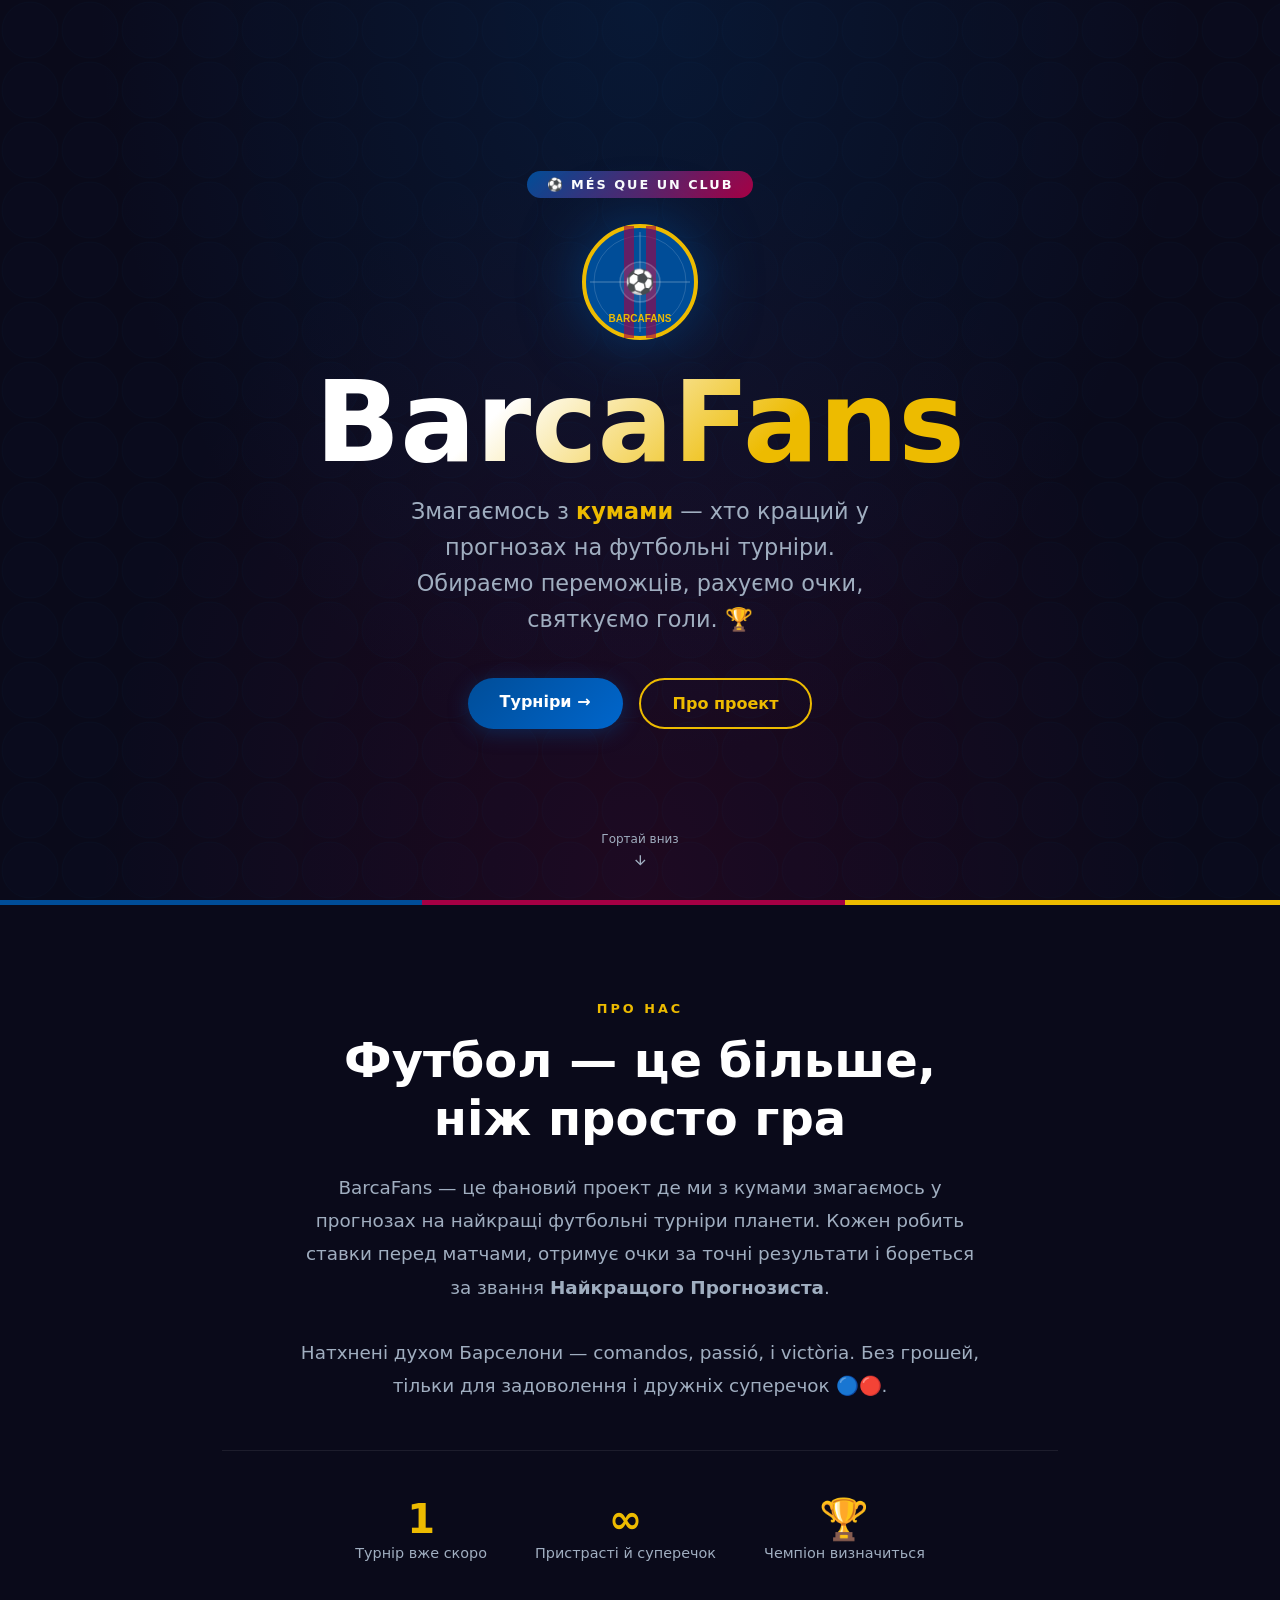
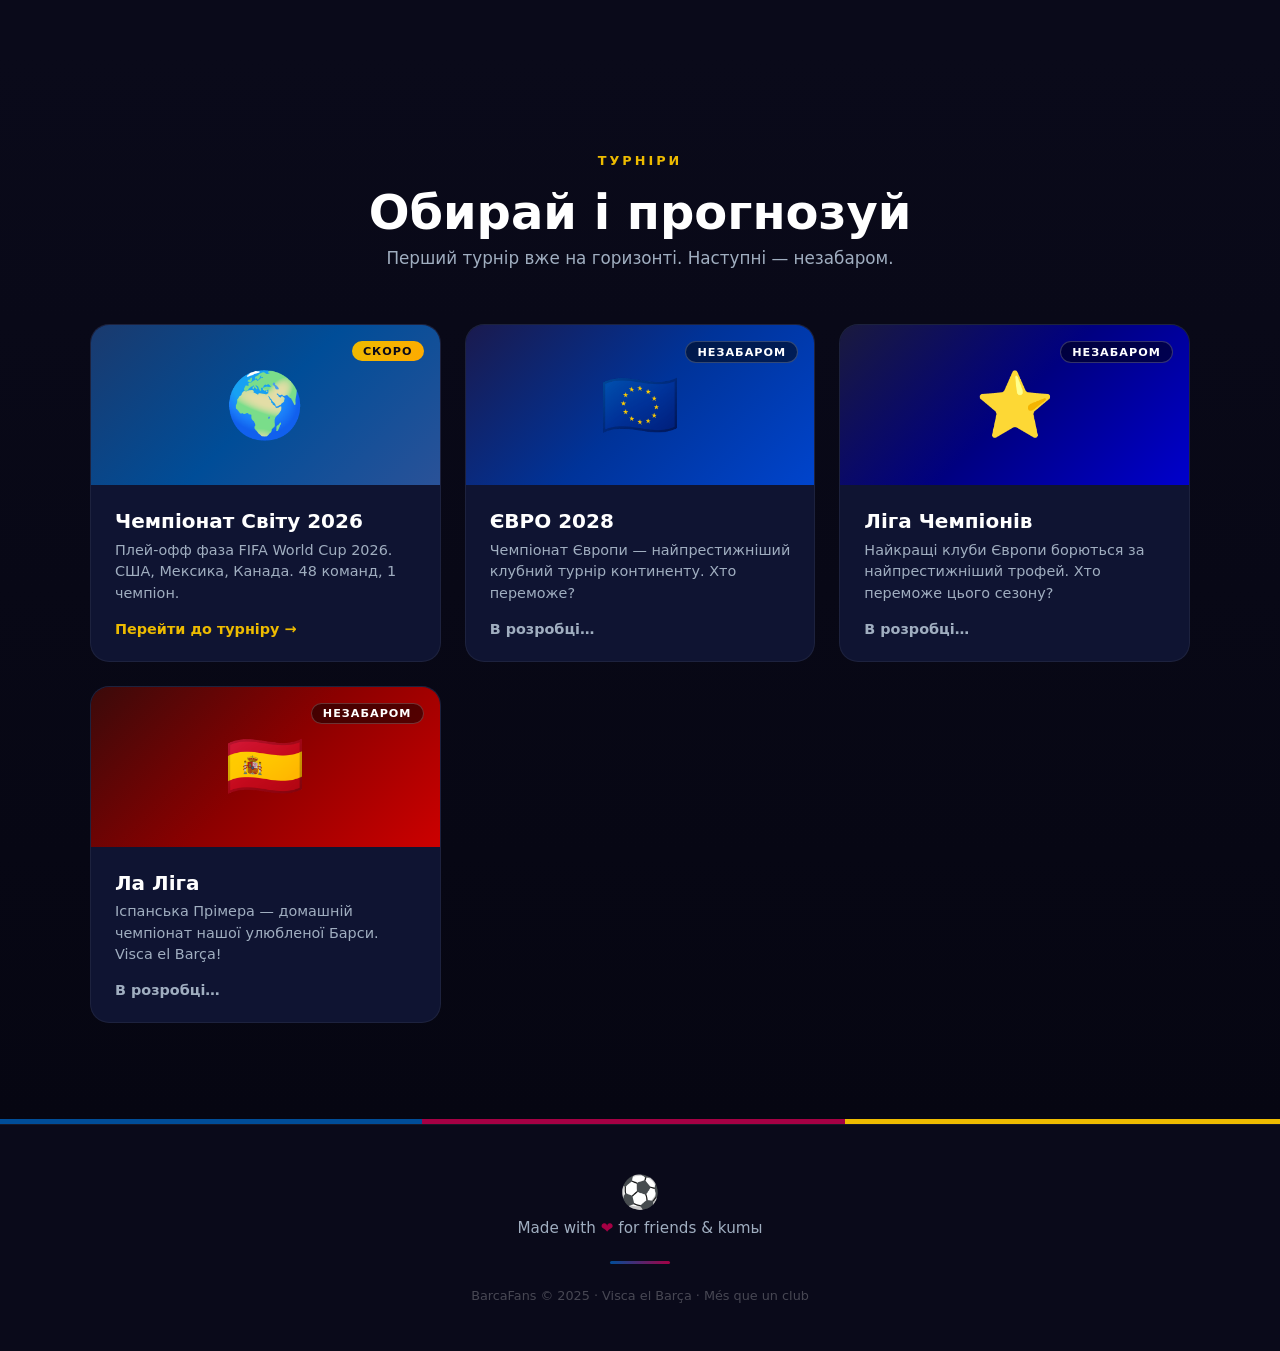
==== index.html @ b9f97a71 "Initial commit: BarcaFans landing page" ====
<!DOCTYPE html>
<html lang="uk">
<head>
  <meta charset="UTF-8" />
  <meta name="viewport" content="width=device-width, initial-scale=1.0" />
  <title>BarcaFans — Прогнози на футбол з кумами</title>
  <meta name="description" content="Фановий проект для змагань з прогнозами на футбольні турніри між друзями. Mes que un club." />
  <link rel="stylesheet" href="styles.css" />
  <link rel="icon" href="data:image/svg+xml,<svg xmlns='http://www.w3.org/2000/svg' viewBox='0 0 100 100'><text y='.9em' font-size='90'>⚽</text></svg>" />
</head>
<body>

  <!-- HERO -->
  <section class="hero">
    <div class="hero-badge">⚽ Més que un club</div>

    <svg class="hero-logo" viewBox="0 0 120 120" xmlns="http://www.w3.org/2000/svg">
      <circle cx="60" cy="60" r="56" fill="#004D98" stroke="#EDBB00" stroke-width="4"/>
      <circle cx="60" cy="60" r="46" fill="none" stroke="rgba(255,255,255,0.15)" stroke-width="1"/>
      <!-- Stripes -->
      <rect x="44" y="4" width="10" height="112" fill="#A50044" opacity="0.6"/>
      <rect x="66" y="4" width="10" height="112" fill="#A50044" opacity="0.6"/>
      <!-- Cross -->
      <line x1="60" y1="10" x2="60" y2="110" stroke="rgba(255,255,255,0.3)" stroke-width="1"/>
      <line x1="10" y1="60" x2="110" y2="60" stroke="rgba(255,255,255,0.3)" stroke-width="1"/>
      <!-- Ball pentagon pattern simplified -->
      <circle cx="60" cy="60" r="20" fill="rgba(255,255,255,0.08)" stroke="rgba(255,255,255,0.2)" stroke-width="1.5"/>
      <text x="60" y="68" text-anchor="middle" font-size="24" fill="white">⚽</text>
      <!-- BF letters -->
      <text x="60" y="100" text-anchor="middle" font-size="10" font-weight="bold" fill="#EDBB00" font-family="Arial">BARCAFANS</text>
    </svg>

    <h1>BarcaFans</h1>
    <p class="hero-subtitle">
      Змагаємось з <span>кумами</span> — хто кращий у прогнозах на футбольні турніри.<br/>
      Обираємо переможців, рахуємо очки, святкуємо голи. 🏆
    </p>

    <div class="hero-cta">
      <a href="#tournaments" class="btn-primary">Турніри →</a>
      <a href="#about" class="btn-secondary">Про проект</a>
    </div>

    <div class="scroll-indicator">
      <span>Гортай вниз</span>
      <svg width="16" height="16" viewBox="0 0 24 24" fill="none" stroke="currentColor" stroke-width="2">
        <path d="M12 5v14M5 12l7 7 7-7"/>
      </svg>
    </div>
  </section>

  <div class="stripe-bar"></div>

  <!-- ABOUT -->
  <section class="about" id="about">
    <div class="section-label">Про нас</div>
    <h2>Футбол — це більше,<br/>ніж просто гра</h2>
    <p>
      BarcaFans — це фановий проект де ми з кумами змагаємось у прогнозах на найкращі футбольні турніри планети. Кожен робить ставки перед матчами, отримує очки за точні результати і бореться за звання <strong>Найкращого Прогнозиста</strong>.
    </p>
    <p>
      Натхнені духом Барселони — comandos, passió, i victòria. Без грошей, тільки для задоволення і дружніх суперечок 🔵🔴.
    </p>

    <div class="stats">
      <div class="stat">
        <div class="stat-number">1</div>
        <div class="stat-label">Турнір вже скоро</div>
      </div>
      <div class="stat">
        <div class="stat-number">∞</div>
        <div class="stat-label">Пристрасті й суперечок</div>
      </div>
      <div class="stat">
        <div class="stat-number">🏆</div>
        <div class="stat-label">Чемпіон визначиться</div>
      </div>
    </div>
  </section>

  <!-- TOURNAMENTS -->
  <section class="tournaments" id="tournaments">
    <div class="tournaments-inner">
      <span class="section-label">Турніри</span>
      <h2>Обирай і прогнозуй</h2>
      <p class="tournaments-subtitle">Перший турнір вже на горизонті. Наступні — незабаром.</p>

      <div class="cards-grid">

        <!-- ЧС 2026 — АКТИВНИЙ -->
        <a href="#" class="tournament-card active">
          <div class="card-header wc2026">
            🌍
            <span class="card-active-badge">СКОРО</span>
          </div>
          <div class="card-body">
            <h3>Чемпіонат Світу 2026</h3>
            <p>Плей-офф фаза FIFA World Cup 2026. США, Мексика, Канада. 48 команд, 1 чемпіон.</p>
            <span class="card-link">Перейти до турніру →</span>
          </div>
        </a>

        <!-- EURO — НЕЗАБАРОМ -->
        <a href="#" class="tournament-card">
          <div class="card-header euro">
            🇪🇺
            <span class="card-soon">НЕЗАБАРОМ</span>
          </div>
          <div class="card-body">
            <h3>ЄВРО 2028</h3>
            <p>Чемпіонат Європи — найпрестижніший клубний турнір континенту. Хто переможе?</p>
            <span class="card-link disabled">В розробці…</span>
          </div>
        </a>

        <!-- UCL — НЕЗАБАРОМ -->
        <a href="#" class="tournament-card">
          <div class="card-header ucl">
            ⭐
            <span class="card-soon">НЕЗАБАРОМ</span>
          </div>
          <div class="card-body">
            <h3>Ліга Чемпіонів</h3>
            <p>Найкращі клуби Європи борються за найпрестижніший трофей. Хто переможе цього сезону?</p>
            <span class="card-link disabled">В розробці…</span>
          </div>
        </a>

        <!-- LA LIGA — НЕЗАБАРОМ -->
        <a href="#" class="tournament-card">
          <div class="card-header laliga">
            🇪🇸
            <span class="card-soon">НЕЗАБАРОМ</span>
          </div>
          <div class="card-body">
            <h3>Ла Ліга</h3>
            <p>Іспанська Прімера — домашній чемпіонат нашої улюбленої Барси. Visca el Barça!</p>
            <span class="card-link disabled">В розробці…</span>
          </div>
        </a>

      </div>
    </div>
  </section>

  <div class="stripe-bar"></div>

  <!-- FOOTER -->
  <footer>
    <div class="footer-logo">⚽</div>
    <p class="footer-text">Made with <span>❤️</span> for friends &amp; kumы</p>
    <div class="footer-divider"></div>
    <p class="footer-copy">BarcaFans © 2025 · Visca el Barça · Més que un club</p>
  </footer>

  <script src="script.js"></script>
</body>
</html>
---- styles.css ----
:root {
  --barca-blue: #004D98;
  --barca-red: #A50044;
  --barca-gold: #EDBB00;
  --dark-bg: #0a0a1a;
  --card-bg: #0f1432;
  --text-primary: #ffffff;
  --text-secondary: #a0aec0;
}

* {
  margin: 0;
  padding: 0;
  box-sizing: border-box;
}

html {
  scroll-behavior: smooth;
}

body {
  font-family: 'Segoe UI', system-ui, -apple-system, sans-serif;
  background: var(--dark-bg);
  color: var(--text-primary);
  overflow-x: hidden;
}

/* ── HERO ── */
.hero {
  min-height: 100vh;
  display: flex;
  flex-direction: column;
  align-items: center;
  justify-content: center;
  text-align: center;
  position: relative;
  background:
    radial-gradient(ellipse at top, #004D9833 0%, transparent 60%),
    radial-gradient(ellipse at bottom, #A5004422 0%, transparent 60%),
    var(--dark-bg);
  padding: 2rem;
  overflow: hidden;
}

.hero::before {
  content: '';
  position: absolute;
  inset: 0;
  background: url("data:image/svg+xml,%3Csvg width='60' height='60' viewBox='0 0 60 60' xmlns='http://www.w3.org/2000/svg'%3E%3Cg fill='none' fill-rule='evenodd'%3E%3Cg fill='%23004D98' fill-opacity='0.05'%3E%3Ccircle cx='30' cy='30' r='28' stroke='%23004D98' stroke-opacity='0.1' stroke-width='1'/%3E%3C/g%3E%3C/g%3E%3C/svg%3E");
  opacity: 0.4;
}

.hero-badge {
  background: linear-gradient(135deg, var(--barca-blue), var(--barca-red));
  padding: 0.4rem 1.2rem;
  border-radius: 2rem;
  font-size: 0.8rem;
  font-weight: 600;
  letter-spacing: 2px;
  text-transform: uppercase;
  margin-bottom: 1.5rem;
  position: relative;
}

.hero-logo {
  width: 120px;
  height: 120px;
  margin-bottom: 1.5rem;
  filter: drop-shadow(0 0 30px rgba(0, 77, 152, 0.6));
  animation: float 3s ease-in-out infinite;
  position: relative;
}

@keyframes float {
  0%, 100% { transform: translateY(0); }
  50% { transform: translateY(-12px); }
}

.hero h1 {
  font-size: clamp(3rem, 10vw, 7rem);
  font-weight: 900;
  line-height: 1;
  margin-bottom: 1rem;
  background: linear-gradient(135deg, #ffffff 30%, var(--barca-gold) 70%);
  -webkit-background-clip: text;
  -webkit-text-fill-color: transparent;
  background-clip: text;
  position: relative;
}

.hero-subtitle {
  font-size: clamp(1rem, 3vw, 1.4rem);
  color: var(--text-secondary);
  max-width: 560px;
  line-height: 1.6;
  margin-bottom: 2.5rem;
  position: relative;
}

.hero-subtitle span {
  color: var(--barca-gold);
  font-weight: 600;
}

.hero-cta {
  display: flex;
  gap: 1rem;
  flex-wrap: wrap;
  justify-content: center;
  position: relative;
}

.btn-primary {
  background: linear-gradient(135deg, var(--barca-blue), #0066cc);
  color: #fff;
  padding: 0.9rem 2rem;
  border-radius: 3rem;
  text-decoration: none;
  font-weight: 700;
  font-size: 1rem;
  transition: transform 0.2s, box-shadow 0.2s;
  box-shadow: 0 4px 20px rgba(0, 77, 152, 0.4);
}

.btn-primary:hover {
  transform: translateY(-2px);
  box-shadow: 0 8px 30px rgba(0, 77, 152, 0.6);
}

.btn-secondary {
  border: 2px solid var(--barca-gold);
  color: var(--barca-gold);
  padding: 0.9rem 2rem;
  border-radius: 3rem;
  text-decoration: none;
  font-weight: 700;
  font-size: 1rem;
  transition: background 0.2s, transform 0.2s;
}

.btn-secondary:hover {
  background: var(--barca-gold);
  color: var(--dark-bg);
  transform: translateY(-2px);
}

.scroll-indicator {
  position: absolute;
  bottom: 2rem;
  left: 50%;
  transform: translateX(-50%);
  display: flex;
  flex-direction: column;
  align-items: center;
  gap: 0.4rem;
  color: var(--text-secondary);
  font-size: 0.75rem;
  animation: bounce 2s infinite;
}

@keyframes bounce {
  0%, 100% { transform: translateX(-50%) translateY(0); }
  50% { transform: translateX(-50%) translateY(6px); }
}

/* ── ABOUT ── */
.about {
  padding: 6rem 2rem;
  max-width: 900px;
  margin: 0 auto;
  text-align: center;
}

.section-label {
  color: var(--barca-gold);
  font-size: 0.8rem;
  font-weight: 700;
  letter-spacing: 3px;
  text-transform: uppercase;
  margin-bottom: 1rem;
}

.about h2 {
  font-size: clamp(1.8rem, 5vw, 3rem);
  font-weight: 800;
  margin-bottom: 1.5rem;
  line-height: 1.2;
}

.about p {
  color: var(--text-secondary);
  font-size: 1.15rem;
  line-height: 1.8;
  max-width: 680px;
  margin: 0 auto 2rem;
}

.stats {
  display: flex;
  justify-content: center;
  gap: 3rem;
  flex-wrap: wrap;
  margin-top: 3rem;
  padding-top: 3rem;
  border-top: 1px solid rgba(255,255,255,0.08);
}

.stat {
  text-align: center;
}

.stat-number {
  font-size: 2.5rem;
  font-weight: 900;
  color: var(--barca-gold);
  line-height: 1;
}

.stat-label {
  color: var(--text-secondary);
  font-size: 0.9rem;
  margin-top: 0.4rem;
}

/* ── TOURNAMENTS ── */
.tournaments {
  padding: 6rem 2rem;
  background: linear-gradient(180deg, var(--dark-bg) 0%, #060612 100%);
}

.tournaments-inner {
  max-width: 1100px;
  margin: 0 auto;
}

.tournaments h2 {
  text-align: center;
  font-size: clamp(1.8rem, 5vw, 3rem);
  font-weight: 800;
  margin-bottom: 0.5rem;
}

.tournaments .section-label {
  display: block;
  text-align: center;
  margin-bottom: 1rem;
}

.tournaments-subtitle {
  text-align: center;
  color: var(--text-secondary);
  margin-bottom: 3.5rem;
  font-size: 1.05rem;
}

.cards-grid {
  display: grid;
  grid-template-columns: repeat(auto-fill, minmax(300px, 1fr));
  gap: 1.5rem;
}

.tournament-card {
  background: var(--card-bg);
  border: 1px solid rgba(255,255,255,0.06);
  border-radius: 1.2rem;
  overflow: hidden;
  transition: transform 0.3s, box-shadow 0.3s;
  text-decoration: none;
  color: var(--text-primary);
  display: block;
  position: relative;
}

.tournament-card:hover {
  transform: translateY(-6px);
  box-shadow: 0 20px 50px rgba(0, 0, 0, 0.5);
}

.tournament-card.active:hover {
  box-shadow: 0 20px 50px rgba(0, 77, 152, 0.4);
}

.card-header {
  height: 160px;
  display: flex;
  align-items: center;
  justify-content: center;
  font-size: 4rem;
  position: relative;
}

.card-header.wc2026 {
  background: linear-gradient(135deg, #1a3a6e, #004D98, #2a5298);
}

.card-header.euro {
  background: linear-gradient(135deg, #1a1a4e, #003399, #0044cc);
}

.card-header.ucl {
  background: linear-gradient(135deg, #1a1a3e, #000080, #0000cc);
}

.card-header.laliga {
  background: linear-gradient(135deg, #3a0a0a, #8b0000, #cc0000);
}

.card-soon {
  position: absolute;
  top: 1rem;
  right: 1rem;
  background: rgba(0,0,0,0.5);
  border: 1px solid rgba(255,255,255,0.2);
  padding: 0.2rem 0.7rem;
  border-radius: 2rem;
  font-size: 0.7rem;
  font-weight: 600;
  letter-spacing: 1px;
}

.card-active-badge {
  position: absolute;
  top: 1rem;
  right: 1rem;
  background: linear-gradient(135deg, var(--barca-gold), #ffaa00);
  color: var(--dark-bg);
  padding: 0.2rem 0.7rem;
  border-radius: 2rem;
  font-size: 0.7rem;
  font-weight: 700;
  letter-spacing: 1px;
}

.card-body {
  padding: 1.5rem;
}

.card-body h3 {
  font-size: 1.25rem;
  font-weight: 700;
  margin-bottom: 0.4rem;
}

.card-body p {
  color: var(--text-secondary);
  font-size: 0.9rem;
  line-height: 1.5;
  margin-bottom: 1rem;
}

.card-link {
  color: var(--barca-gold);
  font-size: 0.9rem;
  font-weight: 600;
  display: flex;
  align-items: center;
  gap: 0.4rem;
}

.card-link.disabled {
  color: var(--text-secondary);
  cursor: default;
}

/* ── FOOTER ── */
footer {
  padding: 3rem 2rem;
  text-align: center;
  border-top: 1px solid rgba(255,255,255,0.06);
}

.footer-logo {
  font-size: 2rem;
  margin-bottom: 0.5rem;
}

.footer-text {
  color: var(--text-secondary);
  font-size: 0.95rem;
}

.footer-text span {
  color: var(--barca-red);
}

.footer-divider {
  margin: 1.5rem auto;
  width: 60px;
  height: 3px;
  background: linear-gradient(90deg, var(--barca-blue), var(--barca-red));
  border-radius: 2px;
}

.footer-copy {
  color: rgba(255,255,255,0.25);
  font-size: 0.8rem;
  margin-top: 1rem;
}

/* ── STRIPE DIVIDER ── */
.stripe-bar {
  height: 5px;
  background: linear-gradient(90deg,
    var(--barca-blue) 0%,
    var(--barca-blue) 33%,
    var(--barca-red) 33%,
    var(--barca-red) 66%,
    var(--barca-gold) 66%,
    var(--barca-gold) 100%
  );
}

/* ── RESPONSIVE ── */
@media (max-width: 600px) {
  .stats { gap: 1.5rem; }
  .cards-grid { grid-template-columns: 1fr; }
}
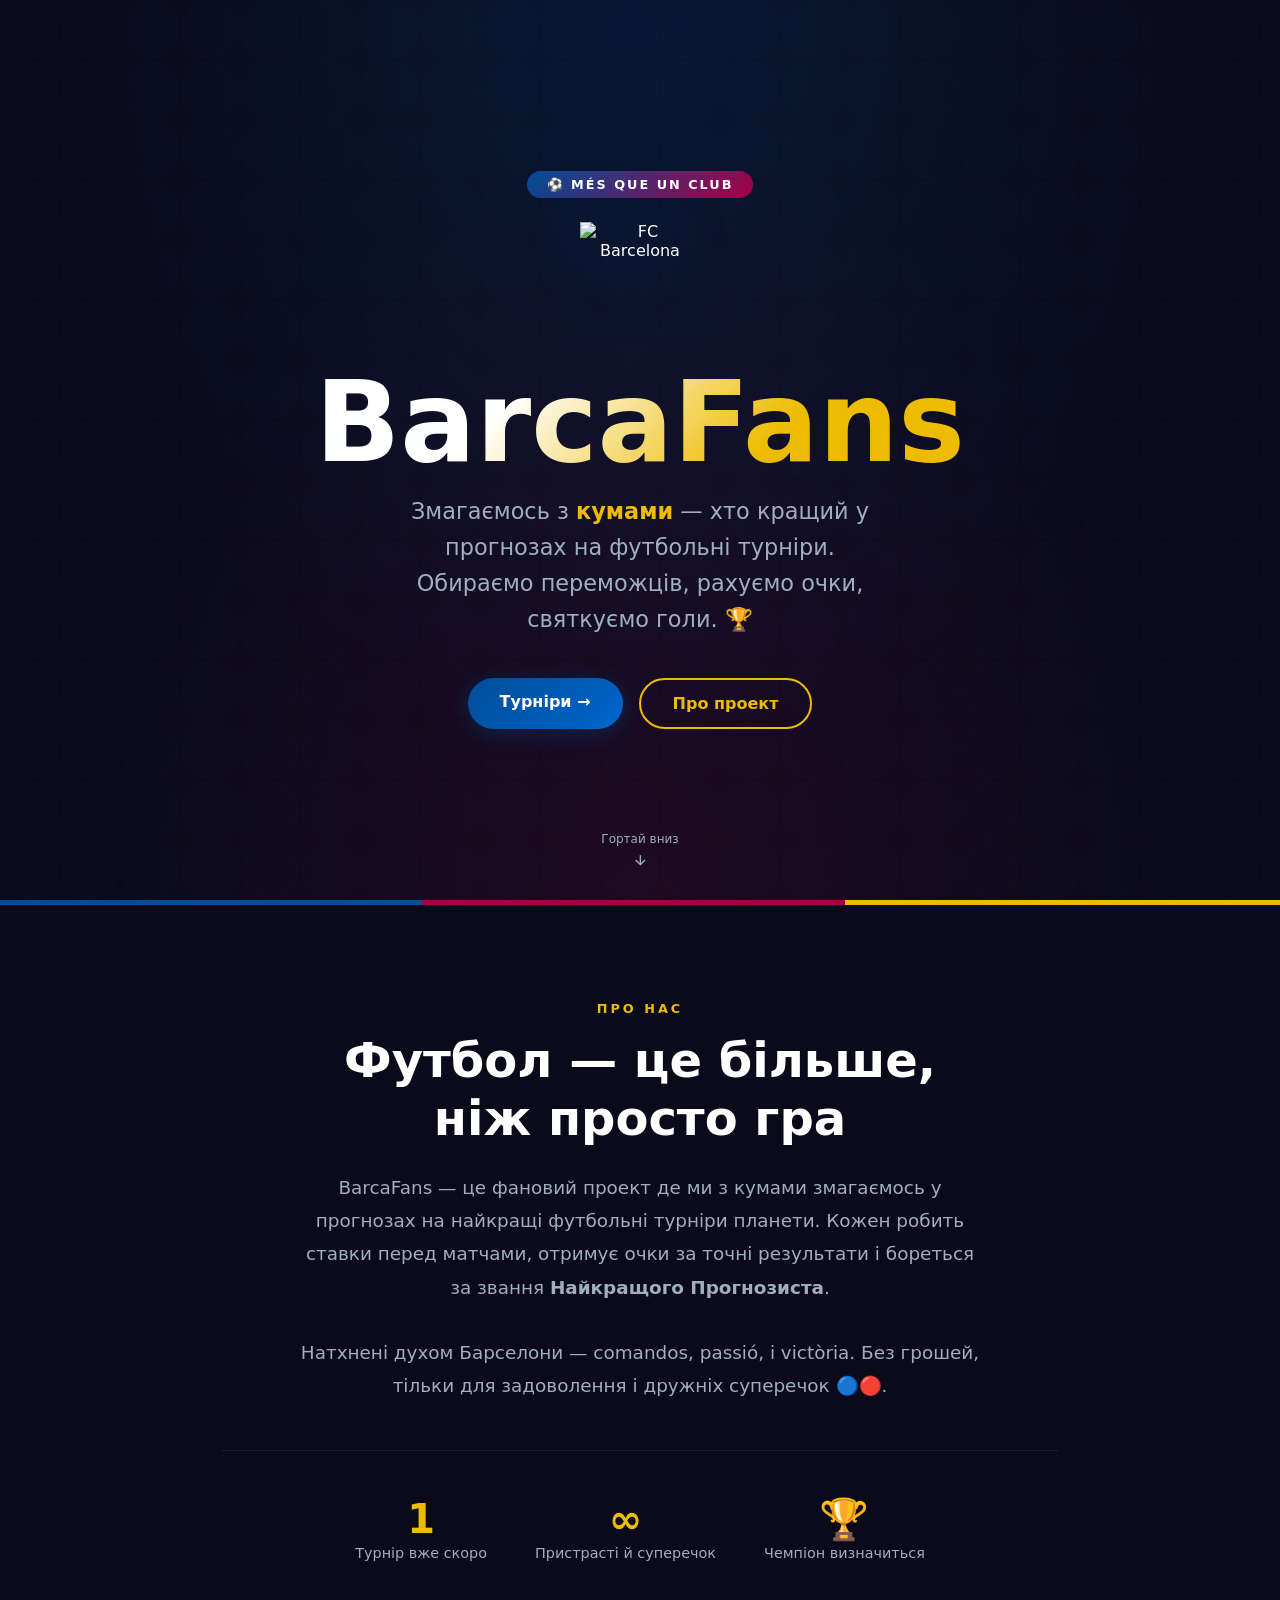
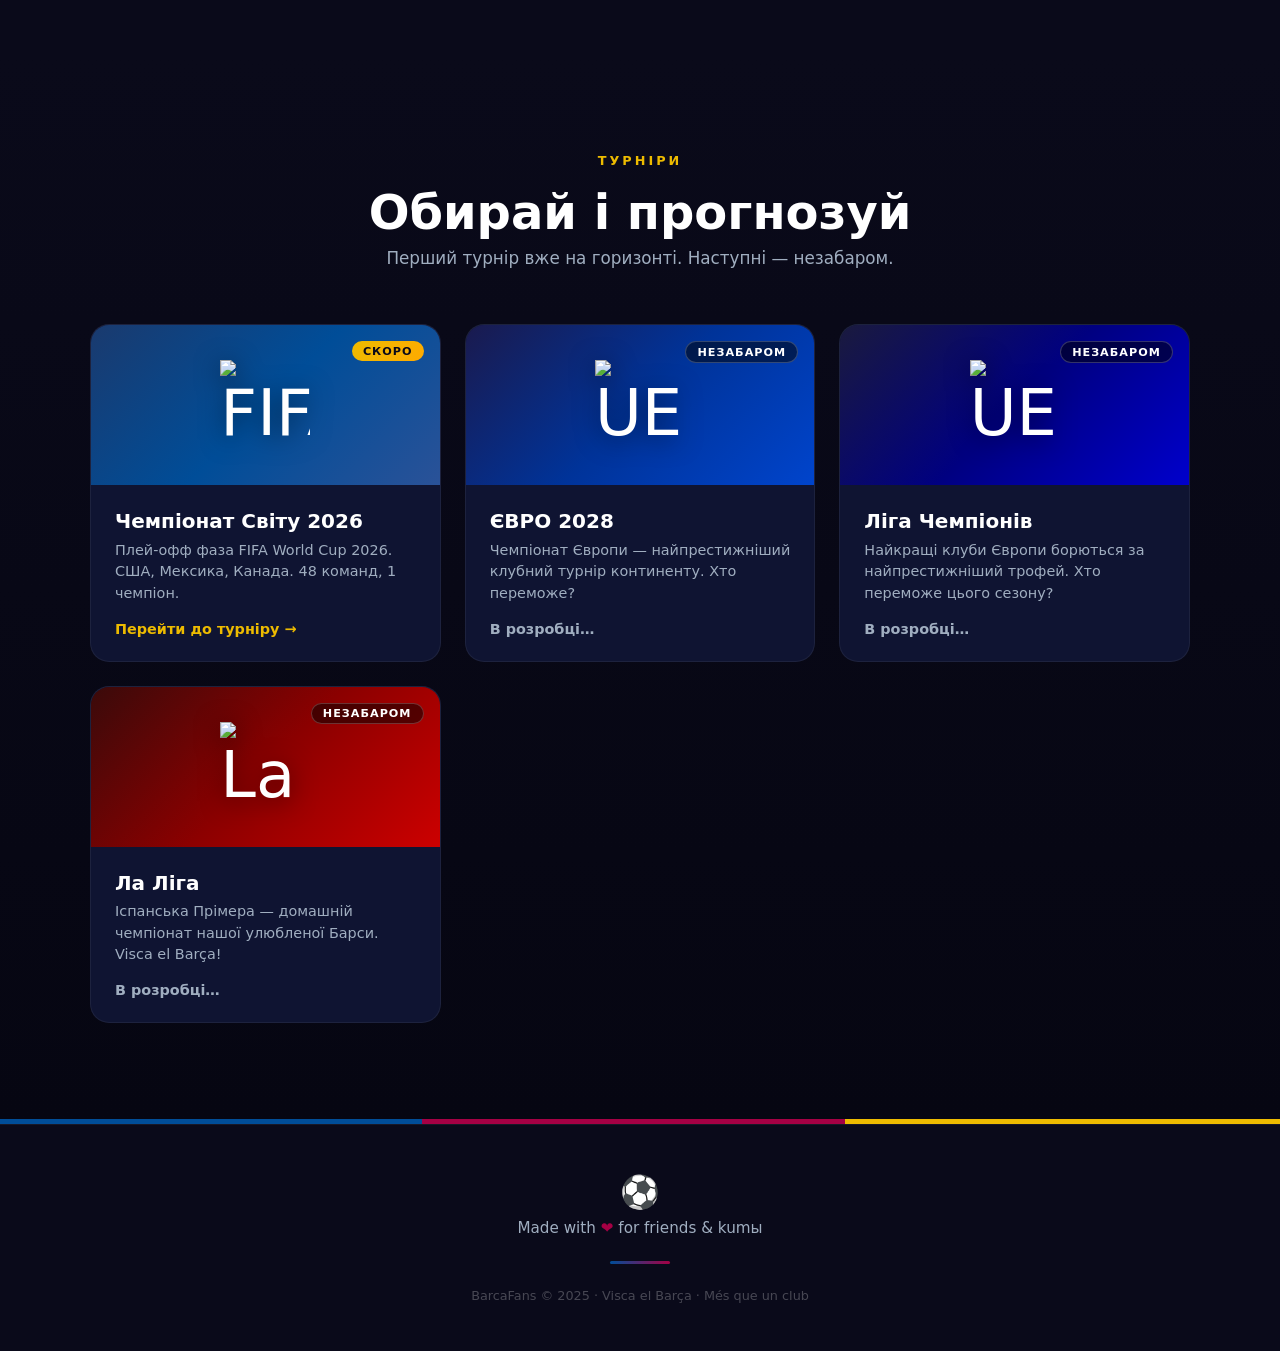
==== commit 297de4f3: "Add official logos for Barcelona and tournaments from Wikimedia" ====
--- a/index.html
+++ b/index.html
@@ -14,21 +14,7 @@
   <section class="hero">
     <div class="hero-badge">⚽ Més que un club</div>
 
-    <svg class="hero-logo" viewBox="0 0 120 120" xmlns="http://www.w3.org/2000/svg">
-      <circle cx="60" cy="60" r="56" fill="#004D98" stroke="#EDBB00" stroke-width="4"/>
-      <circle cx="60" cy="60" r="46" fill="none" stroke="rgba(255,255,255,0.15)" stroke-width="1"/>
-      <!-- Stripes -->
-      <rect x="44" y="4" width="10" height="112" fill="#A50044" opacity="0.6"/>
-      <rect x="66" y="4" width="10" height="112" fill="#A50044" opacity="0.6"/>
-      <!-- Cross -->
-      <line x1="60" y1="10" x2="60" y2="110" stroke="rgba(255,255,255,0.3)" stroke-width="1"/>
-      <line x1="10" y1="60" x2="110" y2="60" stroke="rgba(255,255,255,0.3)" stroke-width="1"/>
-      <!-- Ball pentagon pattern simplified -->
-      <circle cx="60" cy="60" r="20" fill="rgba(255,255,255,0.08)" stroke="rgba(255,255,255,0.2)" stroke-width="1.5"/>
-      <text x="60" y="68" text-anchor="middle" font-size="24" fill="white">⚽</text>
-      <!-- BF letters -->
-      <text x="60" y="100" text-anchor="middle" font-size="10" font-weight="bold" fill="#EDBB00" font-family="Arial">BARCAFANS</text>
-    </svg>
+    <img class="hero-logo" src="https://upload.wikimedia.org/wikipedia/en/4/47/FC_Barcelona_%28crest%29.svg" alt="FC Barcelona" />
 
     <h1>BarcaFans</h1>
     <p class="hero-subtitle">
@@ -90,7 +76,7 @@
         <!-- ЧС 2026 — АКТИВНИЙ -->
         <a href="#" class="tournament-card active">
           <div class="card-header wc2026">
-            🌍
+            <img src="https://upload.wikimedia.org/wikipedia/commons/1/17/2026_FIFA_World_Cup_emblem.svg" alt="FIFA World Cup 2026" />
             <span class="card-active-badge">СКОРО</span>
           </div>
           <div class="card-body">
@@ -103,7 +89,7 @@
         <!-- EURO — НЕЗАБАРОМ -->
         <a href="#" class="tournament-card">
           <div class="card-header euro">
-            🇪🇺
+            <img src="https://upload.wikimedia.org/wikipedia/commons/3/3a/UEFA_Euro_2028_logo.svg" alt="UEFA Euro 2028" />
             <span class="card-soon">НЕЗАБАРОМ</span>
           </div>
           <div class="card-body">
@@ -116,7 +102,7 @@
         <!-- UCL — НЕЗАБАРОМ -->
         <a href="#" class="tournament-card">
           <div class="card-header ucl">
-            ⭐
+            <img src="https://upload.wikimedia.org/wikipedia/commons/d/d1/UEFA_Champions_League_logo_no_text.svg" alt="UEFA Champions League" />
             <span class="card-soon">НЕЗАБАРОМ</span>
           </div>
           <div class="card-body">
@@ -129,7 +115,7 @@
         <!-- LA LIGA — НЕЗАБАРОМ -->
         <a href="#" class="tournament-card">
           <div class="card-header laliga">
-            🇪🇸
+            <img src="https://upload.wikimedia.org/wikipedia/commons/0/03/LaLiga_logo_%282023%29.svg" alt="La Liga" />
             <span class="card-soon">НЕЗАБАРОМ</span>
           </div>
           <div class="card-body">
--- a/styles.css
+++ b/styles.css
@@ -303,6 +303,13 @@
 
 .card-header.laliga {
   background: linear-gradient(135deg, #3a0a0a, #8b0000, #cc0000);
+}
+
+.card-header img {
+  width: 90px;
+  height: 90px;
+  object-fit: contain;
+  filter: drop-shadow(0 4px 12px rgba(0,0,0,0.5));
 }
 
 .card-soon {
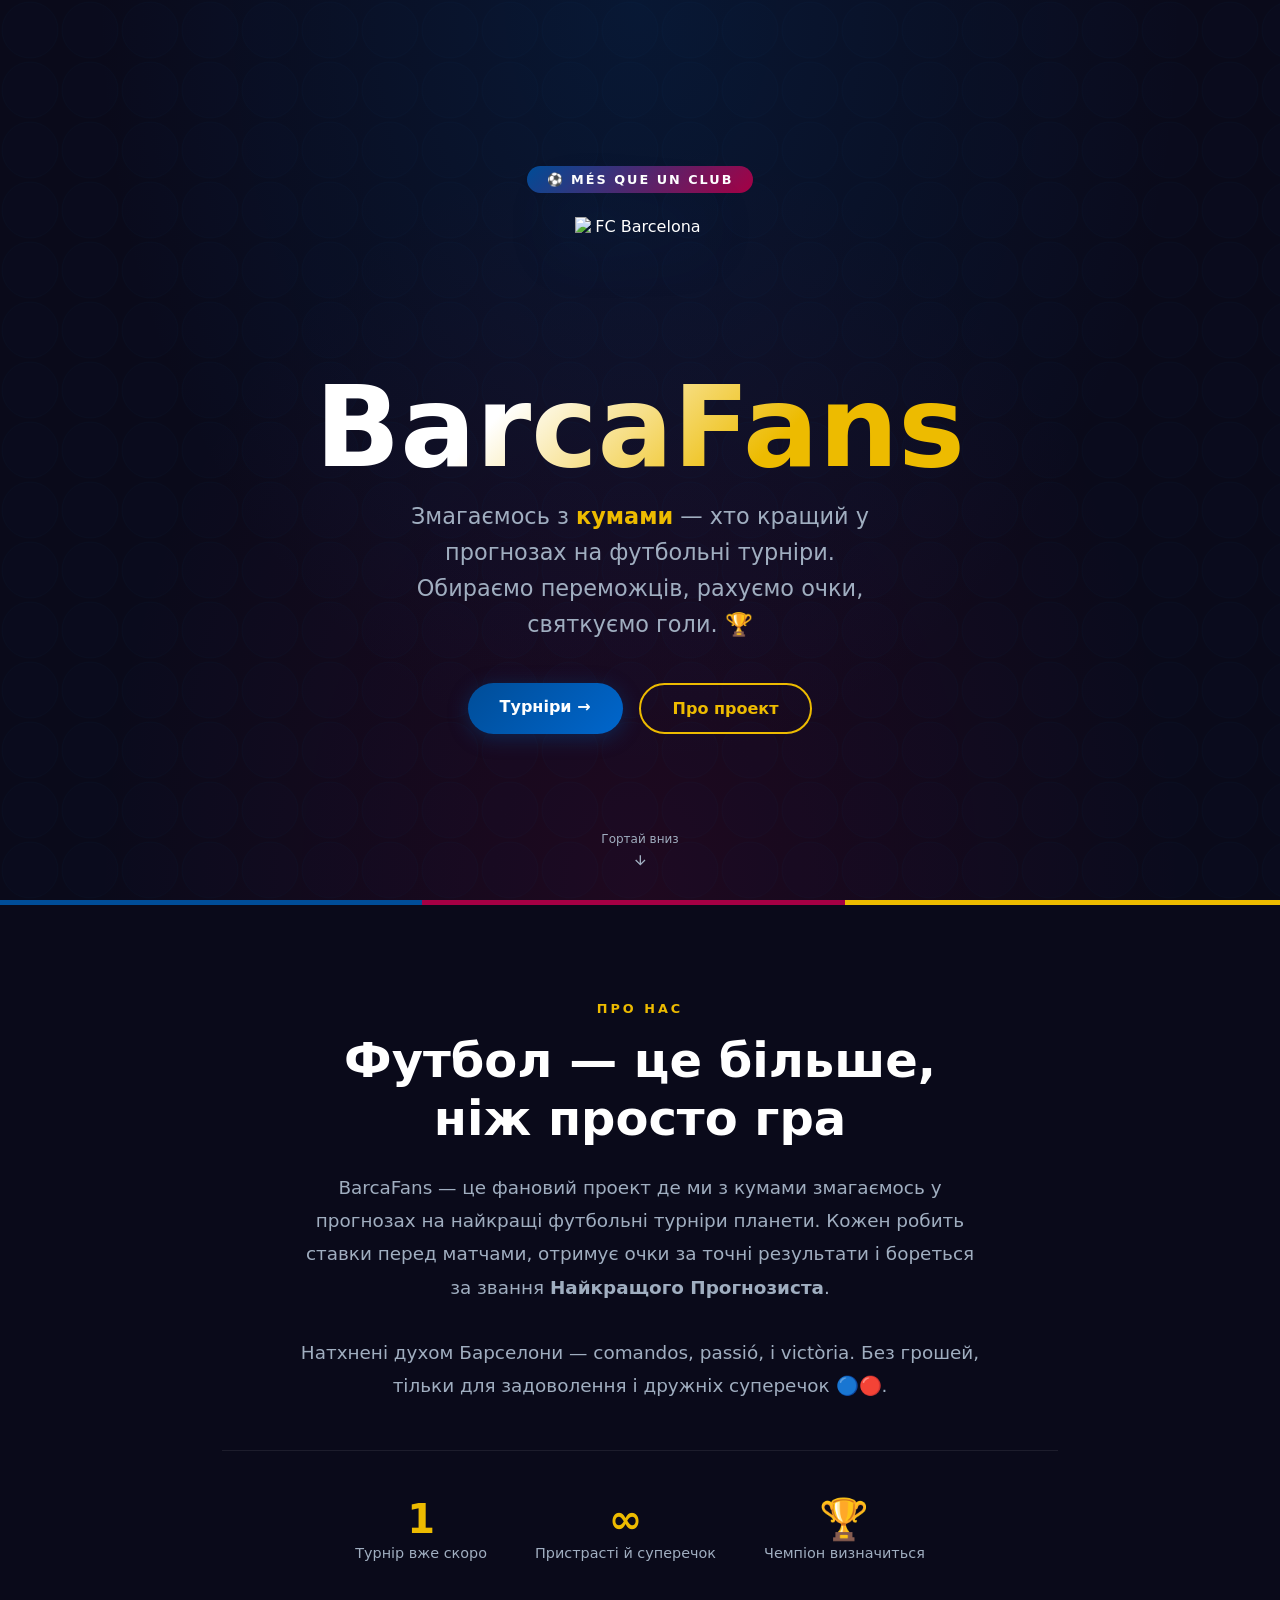
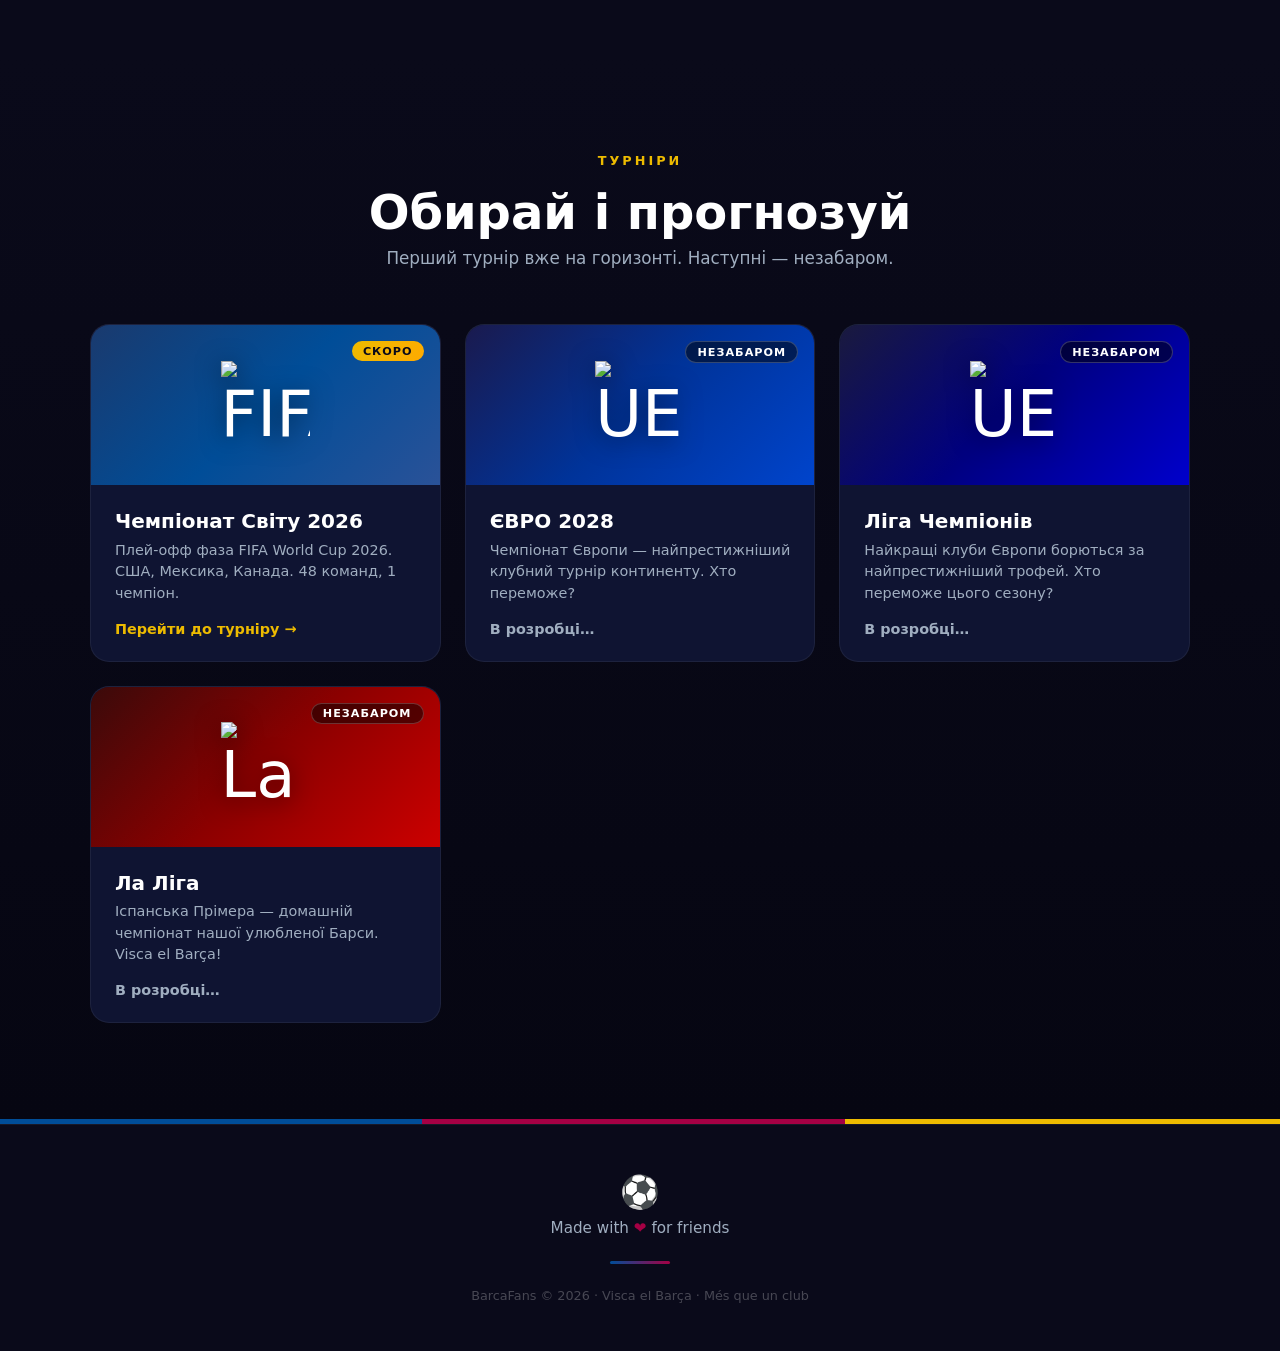
==== commit bbddcd9f: "Fix logo sizes on desktop, clean up footer" ====
--- a/index.html
+++ b/index.html
@@ -134,9 +134,9 @@
   <!-- FOOTER -->
   <footer>
     <div class="footer-logo">⚽</div>
-    <p class="footer-text">Made with <span>❤️</span> for friends &amp; kumы</p>
+    <p class="footer-text">Made with <span>❤️</span> for friends</p>
     <div class="footer-divider"></div>
-    <p class="footer-copy">BarcaFans © 2025 · Visca el Barça · Més que un club</p>
+    <p class="footer-copy">BarcaFans © 2026 · Visca el Barça · Més que un club</p>
   </footer>
 
   <script src="script.js"></script>
--- a/styles.css
+++ b/styles.css
@@ -63,8 +63,8 @@
 }
 
 .hero-logo {
-  width: 120px;
-  height: 120px;
+  width: clamp(80px, 12vw, 130px);
+  height: clamp(80px, 12vw, 130px);
   margin-bottom: 1.5rem;
   filter: drop-shadow(0 0 30px rgba(0, 77, 152, 0.6));
   animation: float 3s ease-in-out infinite;
@@ -306,8 +306,8 @@
 }
 
 .card-header img {
-  width: 90px;
-  height: 90px;
+  width: clamp(60px, 7vw, 90px);
+  height: clamp(60px, 7vw, 90px);
   object-fit: contain;
   filter: drop-shadow(0 4px 12px rgba(0,0,0,0.5));
 }
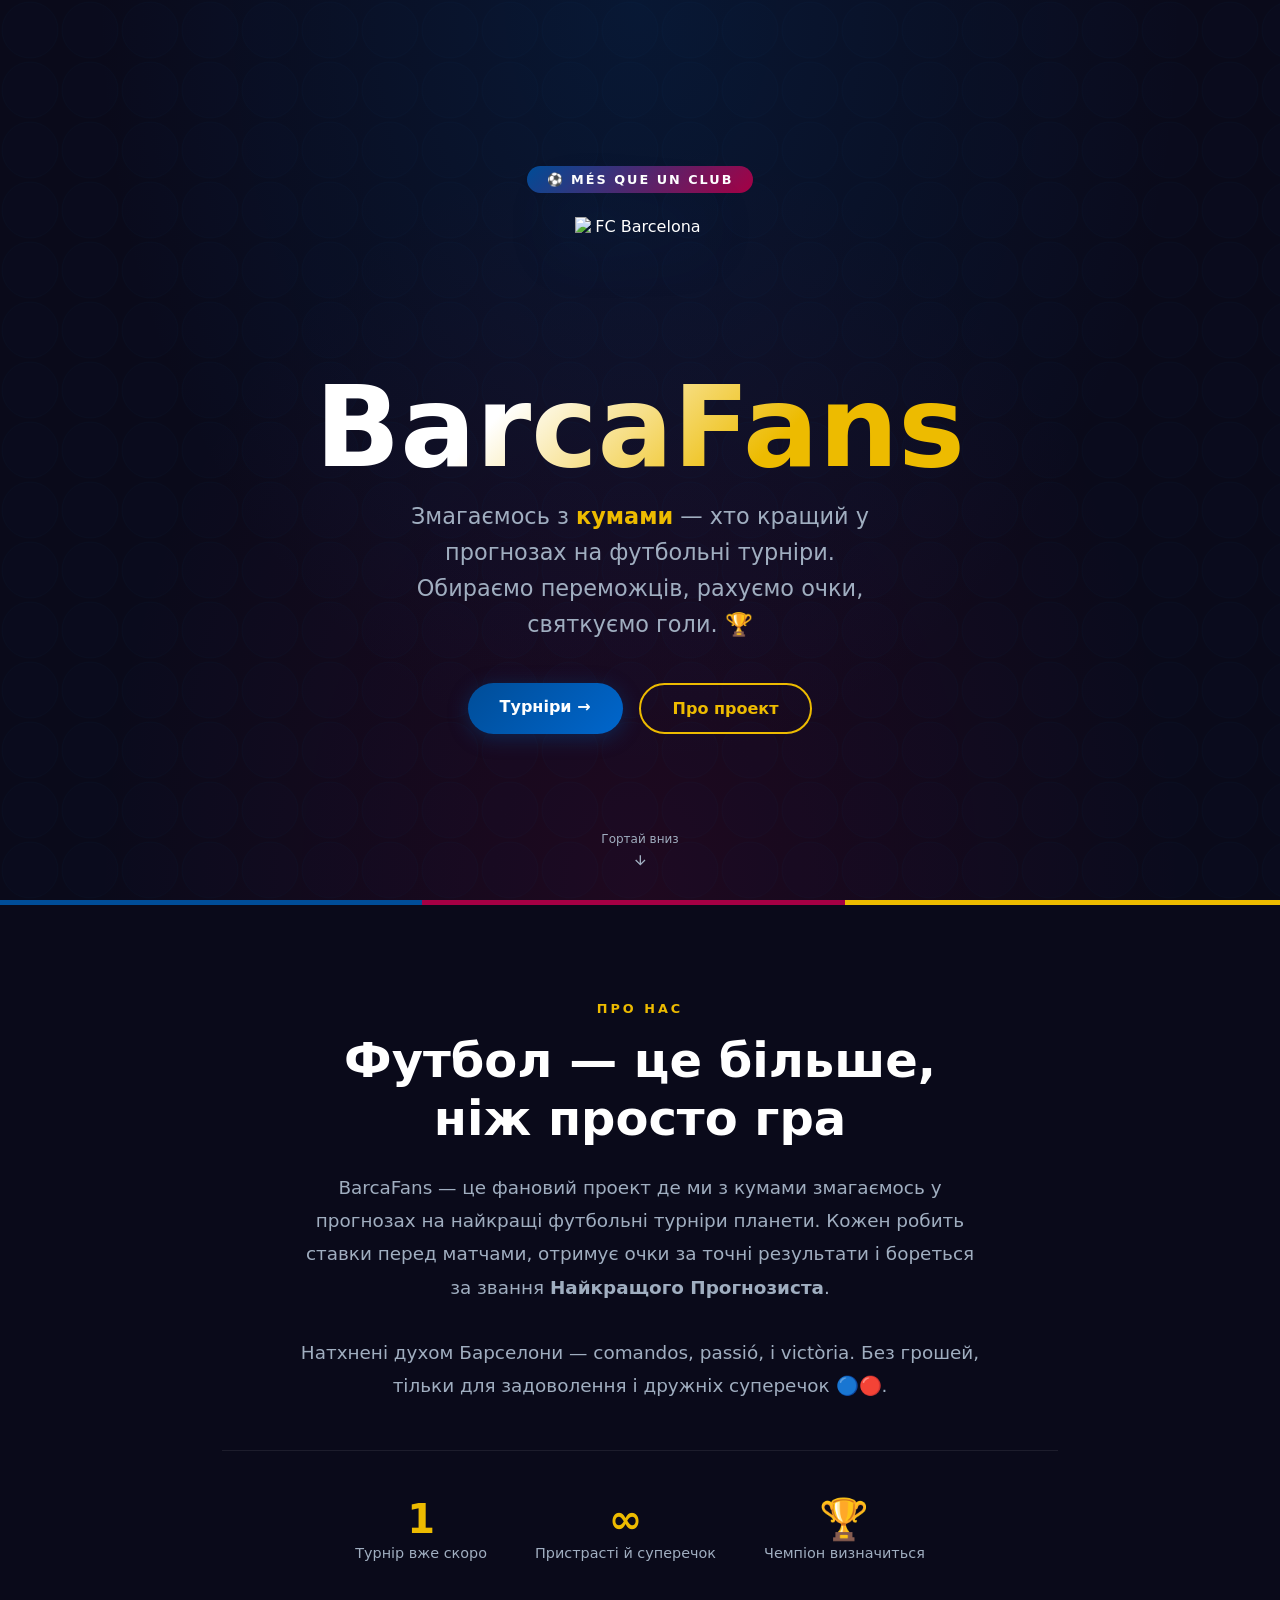
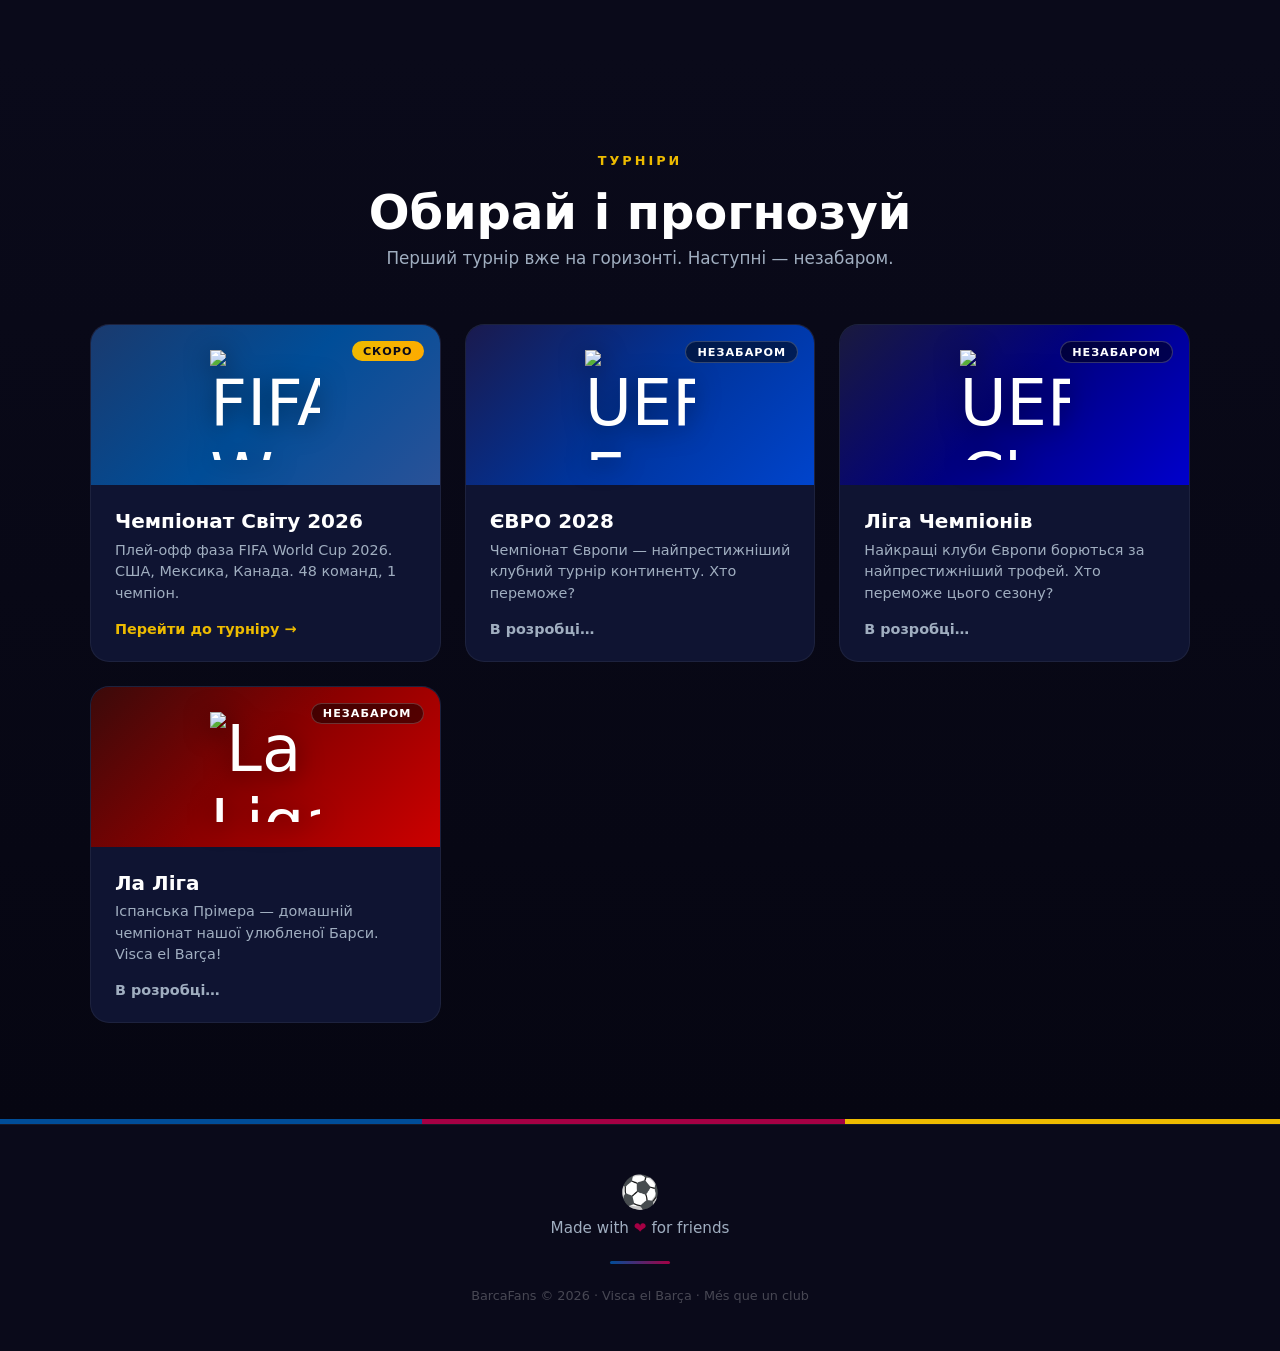
==== commit 4856b3c5: "Fix SVG logo sizing in Chrome via explicit width/height attributes" ====
--- a/index.html
+++ b/index.html
@@ -76,7 +76,7 @@
         <!-- ЧС 2026 — АКТИВНИЙ -->
         <a href="#" class="tournament-card active">
           <div class="card-header wc2026">
-            <img src="https://upload.wikimedia.org/wikipedia/commons/1/17/2026_FIFA_World_Cup_emblem.svg" alt="FIFA World Cup 2026" />
+            <img src="https://upload.wikimedia.org/wikipedia/commons/1/17/2026_FIFA_World_Cup_emblem.svg" alt="FIFA World Cup 2026" width="100" height="100" />
             <span class="card-active-badge">СКОРО</span>
           </div>
           <div class="card-body">
@@ -89,7 +89,7 @@
         <!-- EURO — НЕЗАБАРОМ -->
         <a href="#" class="tournament-card">
           <div class="card-header euro">
-            <img src="https://upload.wikimedia.org/wikipedia/commons/3/3a/UEFA_Euro_2028_logo.svg" alt="UEFA Euro 2028" />
+            <img src="https://upload.wikimedia.org/wikipedia/commons/3/3a/UEFA_Euro_2028_logo.svg" alt="UEFA Euro 2028" width="100" height="100" />
             <span class="card-soon">НЕЗАБАРОМ</span>
           </div>
           <div class="card-body">
@@ -102,7 +102,7 @@
         <!-- UCL — НЕЗАБАРОМ -->
         <a href="#" class="tournament-card">
           <div class="card-header ucl">
-            <img src="https://upload.wikimedia.org/wikipedia/commons/d/d1/UEFA_Champions_League_logo_no_text.svg" alt="UEFA Champions League" />
+            <img src="https://upload.wikimedia.org/wikipedia/commons/d/d1/UEFA_Champions_League_logo_no_text.svg" alt="UEFA Champions League" width="100" height="100" />
             <span class="card-soon">НЕЗАБАРОМ</span>
           </div>
           <div class="card-body">
@@ -115,7 +115,7 @@
         <!-- LA LIGA — НЕЗАБАРОМ -->
         <a href="#" class="tournament-card">
           <div class="card-header laliga">
-            <img src="https://upload.wikimedia.org/wikipedia/commons/0/03/LaLiga_logo_%282023%29.svg" alt="La Liga" />
+            <img src="https://upload.wikimedia.org/wikipedia/commons/0/03/LaLiga_logo_%282023%29.svg" alt="La Liga" width="100" height="100" />
             <span class="card-soon">НЕЗАБАРОМ</span>
           </div>
           <div class="card-body">
--- a/styles.css
+++ b/styles.css
@@ -306,8 +306,10 @@
 }
 
 .card-header img {
-  width: clamp(60px, 7vw, 90px);
-  height: clamp(60px, 7vw, 90px);
+  max-height: 110px;
+  max-width: 80%;
+  width: auto;
+  height: auto;
   object-fit: contain;
   filter: drop-shadow(0 4px 12px rgba(0,0,0,0.5));
 }
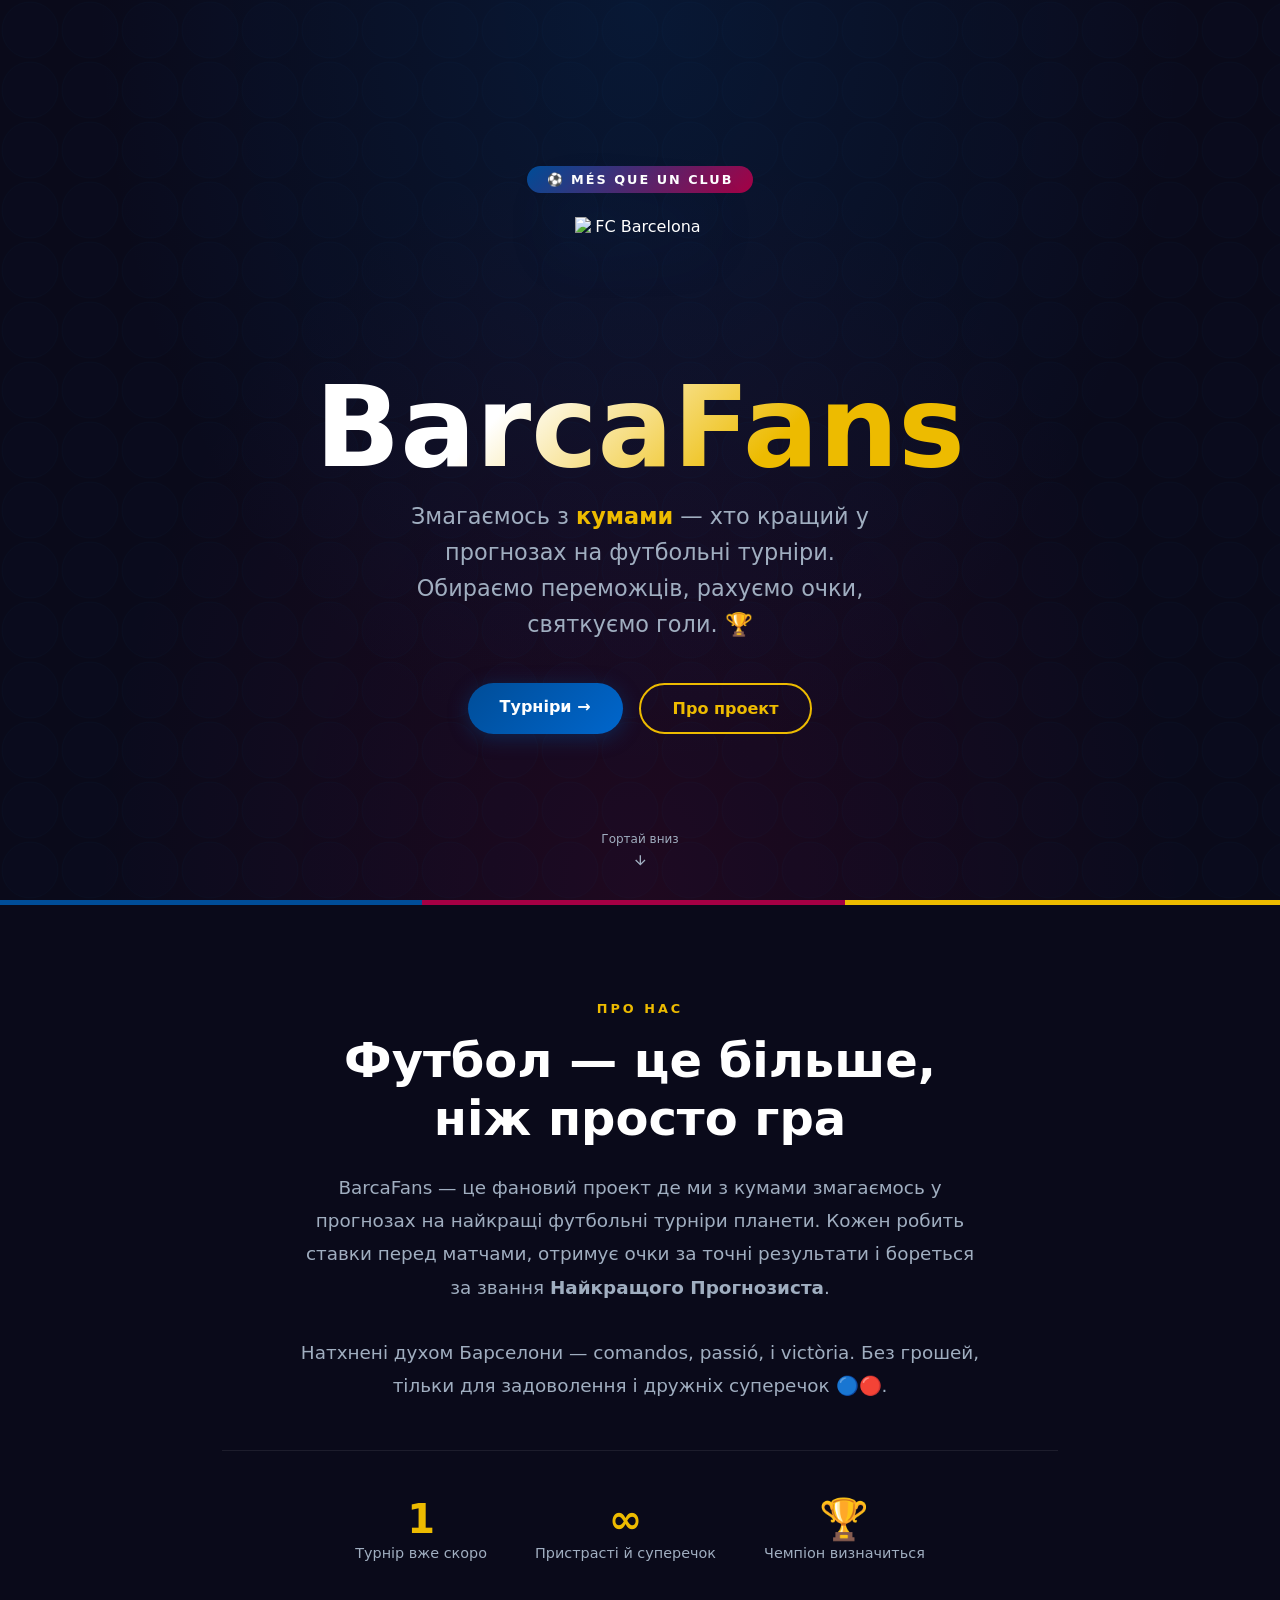
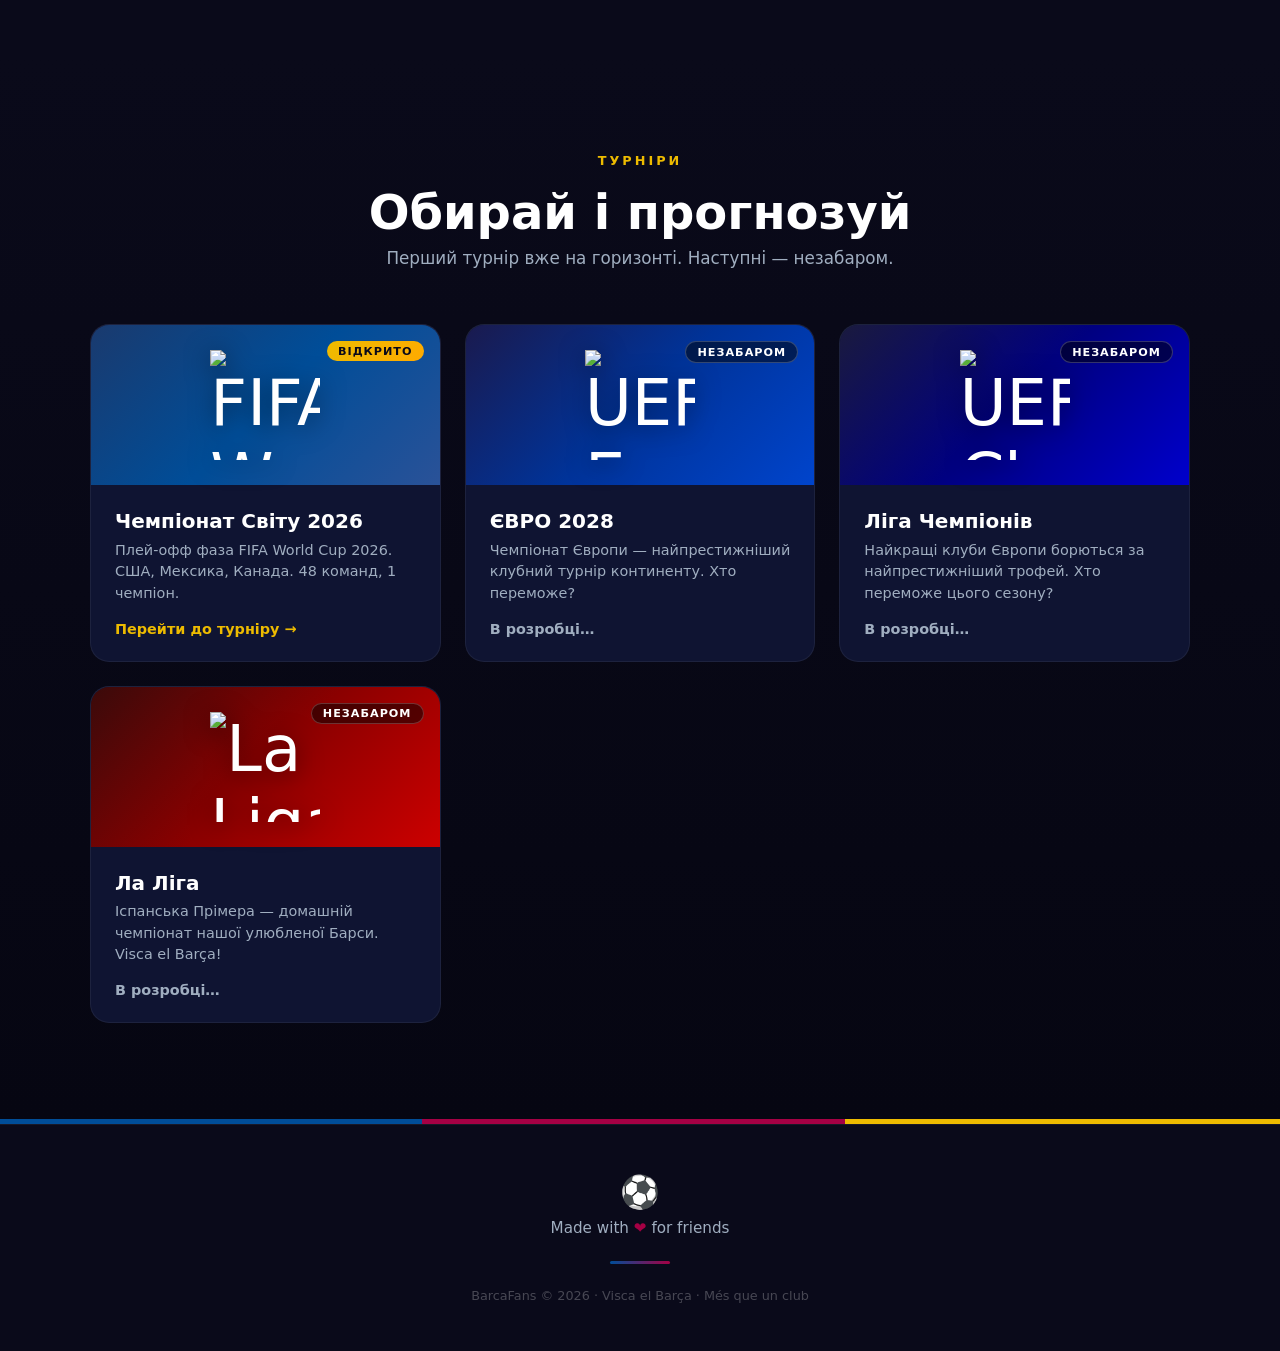
==== commit 4cc6253c: "Replace 'ставка' with 'прогноз', merge adv into one row, activate WC badge - All 'ставка/ставки' tex" ====
--- a/index.html
+++ b/index.html
@@ -74,10 +74,10 @@
       <div class="cards-grid">
 
         <!-- ЧС 2026 — АКТИВНИЙ -->
-        <a href="#" class="tournament-card active">
+        <a href="wc2026.html" class="tournament-card active">
           <div class="card-header wc2026">
             <img src="https://upload.wikimedia.org/wikipedia/commons/1/17/2026_FIFA_World_Cup_emblem.svg" alt="FIFA World Cup 2026" width="100" height="100" />
-            <span class="card-active-badge">СКОРО</span>
+            <span class="card-active-badge">ВІДКРИТО</span>
           </div>
           <div class="card-body">
             <h3>Чемпіонат Світу 2026</h3>
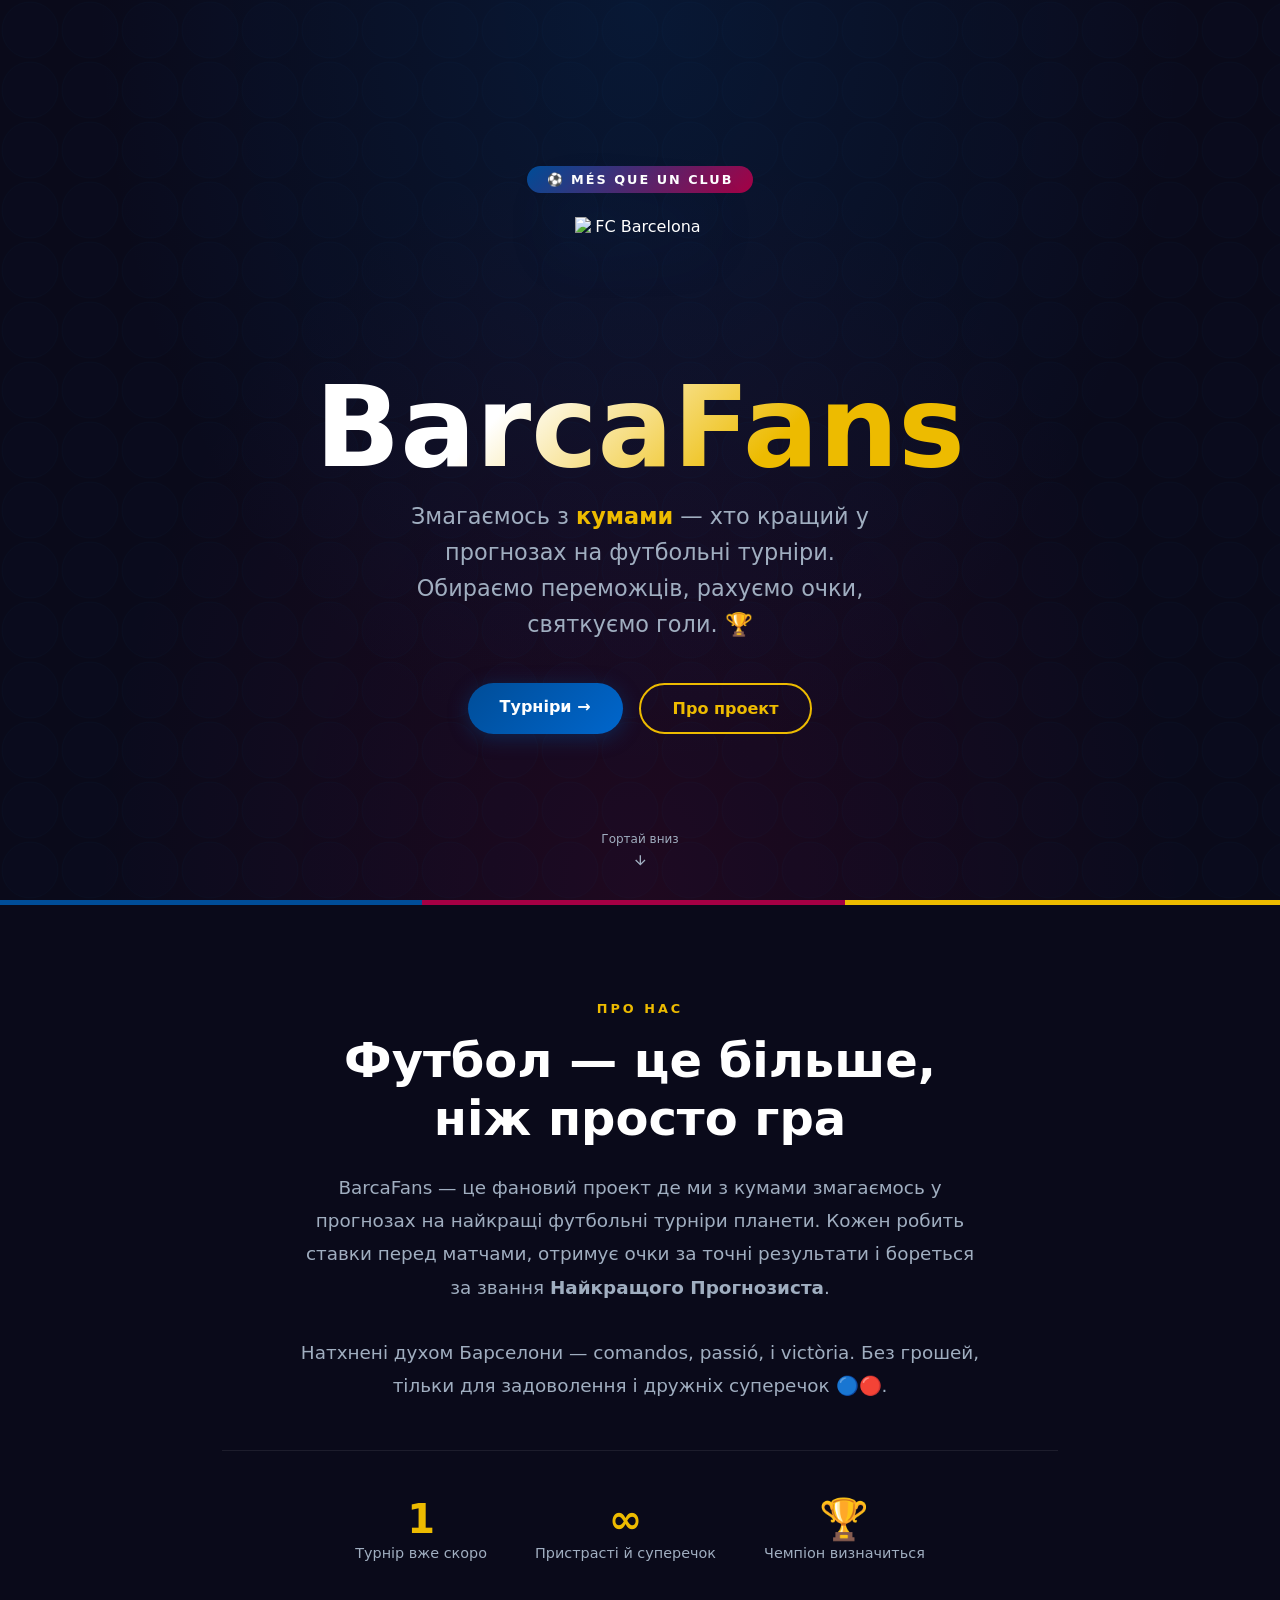
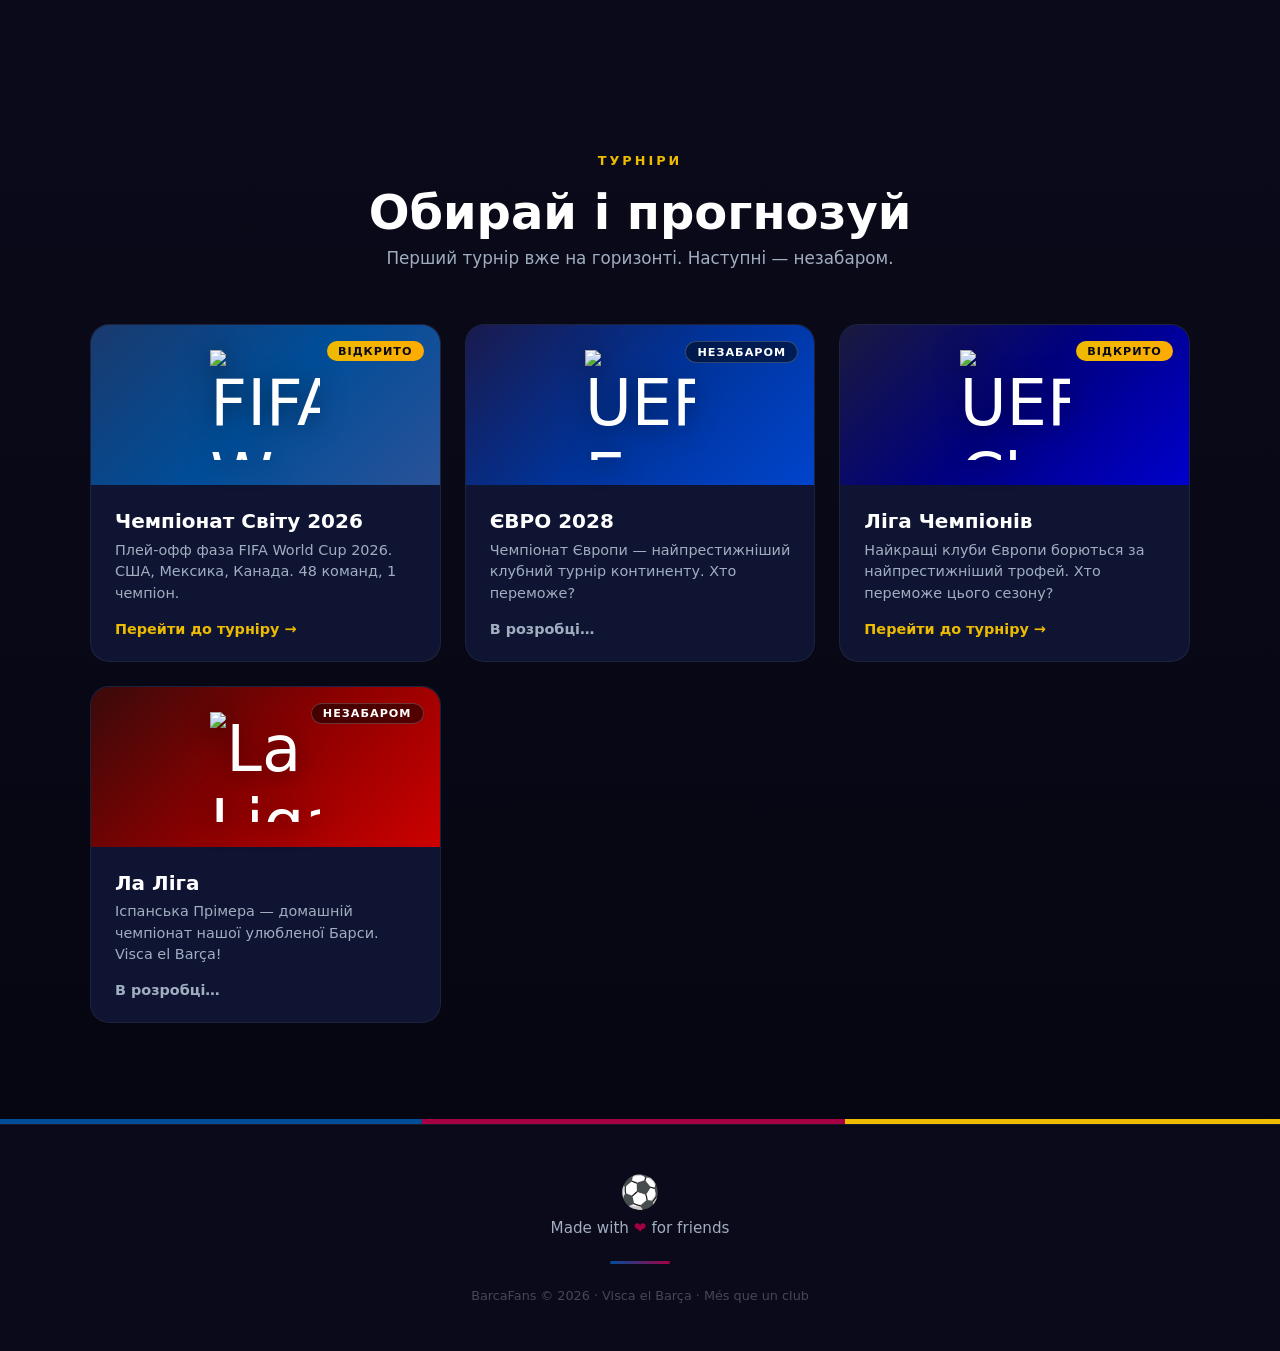
==== commit ad2dc3e4: "feat: link Champions League tournament from the landing page Co-Authored-By: Claude Opus 5 <noreply@" ====
--- a/index.html
+++ b/index.html
@@ -99,16 +99,16 @@
           </div>
         </a>
 
-        <!-- UCL — НЕЗАБАРОМ -->
-        <a href="#" class="tournament-card">
+        <!-- UCL — АКТИВНИЙ -->
+        <a href="ucl.html" class="tournament-card active">
           <div class="card-header ucl">
             <img src="https://upload.wikimedia.org/wikipedia/commons/d/d1/UEFA_Champions_League_logo_no_text.svg" alt="UEFA Champions League" width="100" height="100" />
-            <span class="card-soon">НЕЗАБАРОМ</span>
+            <span class="card-active-badge">ВІДКРИТО</span>
           </div>
           <div class="card-body">
             <h3>Ліга Чемпіонів</h3>
             <p>Найкращі клуби Європи борються за найпрестижніший трофей. Хто переможе цього сезону?</p>
-            <span class="card-link disabled">В розробці…</span>
+            <span class="card-link">Перейти до турніру →</span>
           </div>
         </a>
 
